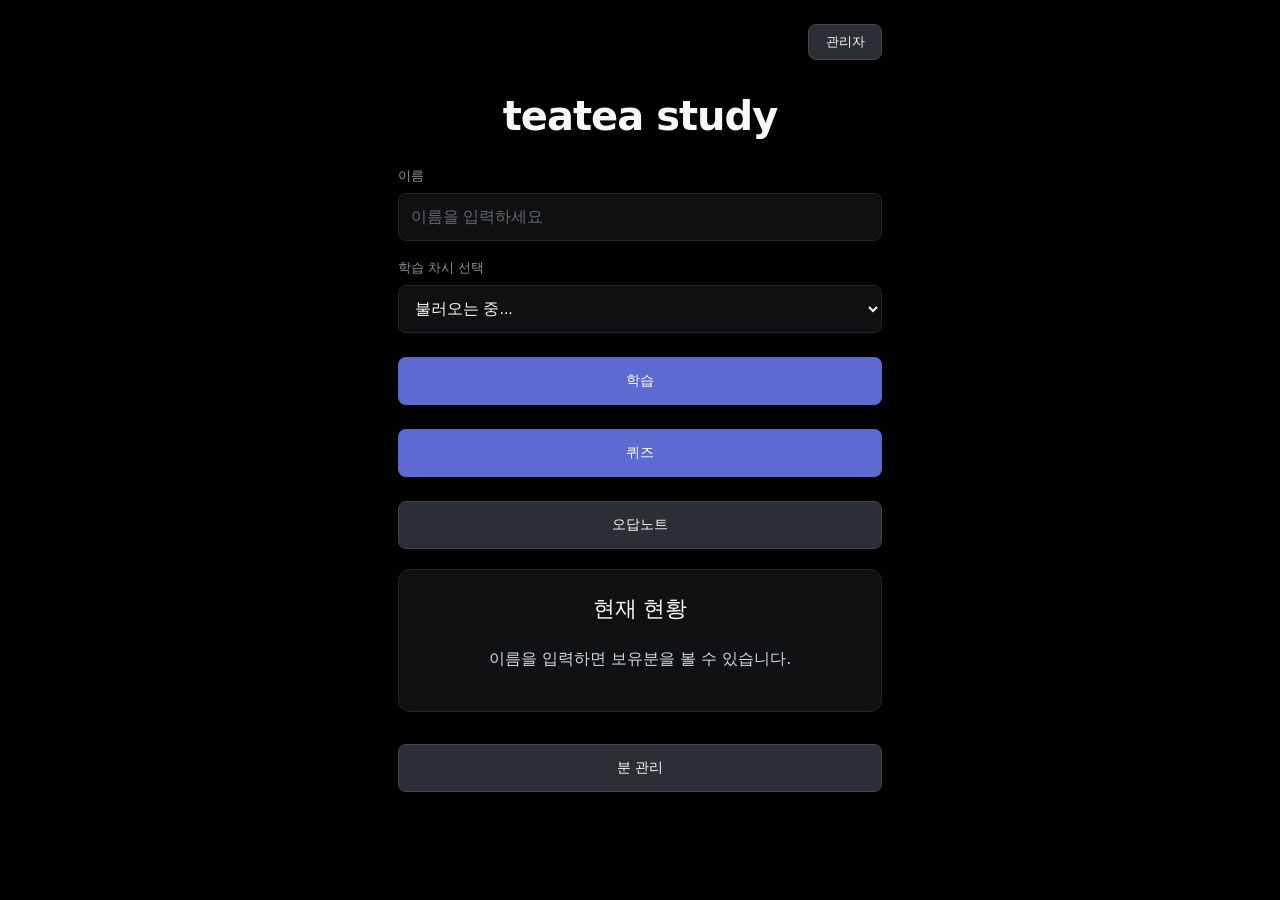
==== index.html @ e02ff5a5 "웹링크업데이트 ㅇ" ====
<!DOCTYPE html>
<html lang="ko">
<head>
  <meta charset="UTF-8">
  <meta name="robots" content="noindex,nofollow,noarchive">
  <meta name="googlebot" content="noindex,nofollow,noarchive,nosnippet,noimageindex">
  <meta name="bingbot" content="noindex,nofollow,noarchive,nosnippet">
  <title>teatea study</title>
  <script>
    window.GAS_WEB_APP_URL = 'https://script.google.com/macros/s/AKfycbz0FfK_yfS8Hhd1qSriKBTAhGFqr-MMLbTaEW8UwGm4WwmxvsIpxQgN7es-y29xzlMwkw/exec';
  </script>
  <script>
    fetch('Style.html')
      .then(function(response) {
        return response.text();
      })
      .then(function(styleHtml) {
        document.head.insertAdjacentHTML('beforeend', styleHtml);
      });
  </script>
</head>

<body>
  <main class="app">

    <section id="startScreen" class="screen active">
      <div class="start-admin-bar">
        <button id="adminMenuBtn" class="secondary admin-link-btn">관리자</button>
      </div>

      <h1>teatea study</h1>

      <label for="userNameInput">이름</label>
      <input id="userNameInput" type="text" placeholder="이름을 입력하세요">

      <label for="lessonSelect">학습 차시 선택</label>
      <select id="lessonSelect">
        <option>불러오는 중...</option>
      </select>

      <div class="menu-grid">
        <button id="studyBtn">학습</button>
        <button id="quizMenuBtn">퀴즈</button>
        <button id="wrongNoteBtn" class="secondary">오답노트</button>
      </div>

      <div class="summary-box">
        <h3>현재 현황</h3>
        <p id="minuteSummary">이름을 입력하면 보유분을 볼 수 있습니다.</p>
      </div>

      <button id="minuteMenuBtn" class="secondary">분 관리</button>
    </section>

    <section id="studyScreen" class="screen">
      <div class="top">
        <button id="studyHomeBtn" class="secondary">처음으로</button>
        <p id="studyProgress"></p>
      </div>

      <div class="card">
        <div id="studyWord" class="word"></div>
        <div id="studyMeaning" class="meaning"></div>
      </div>

      <button id="pauseBtn" class="secondary">일시정지</button>
      <button id="resumeBtn" class="hidden">다시 재생</button>
      <button id="studyQuizBtn">퀴즈</button>
    </section>

    <section id="quizSettingScreen" class="screen">
      <div class="top">
        <button id="quizSettingHomeBtn" class="secondary">처음으로</button>
      </div>

      <h1>퀴즈 선택</h1>
      <label>퀴즈 형태 선택</label>

      <div class="quiz-type-buttons">
        <button type="button" class="quiz-type-btn" data-type="sound-to-spelling">
          듣고 맞추기
        </button>

        <button type="button" class="quiz-type-btn" data-type="word-meaning-random">
          단어/뜻 맞추기
        </button>
        <button type="button" class="quiz-type-btn" data-type="missing-letter">
        빠진 철자 맞추기
        </button>

        <button type="button" class="quiz-type-btn" data-type="random">
          랜덤
        </button>
      </div>
    </section>

    <section id="quizScreen" class="screen">
      <div class="top">
        <div class="top-buttons">
          <button id="quizHomeBtn" class="secondary">처음으로</button>
<button id="backToQuizSettingBtn" class="secondary">퀴즈변경</button>
        </div>
        <p id="quizProgress"></p>
      </div>

      <div class="quiz-card">
        <div id="quizType" class="quiz-type"></div>
        <div id="quizQuestion" class="quiz-question"></div>

        <button id="replayBtn" class="sub-btn">소리 다시 듣기</button>

        <div id="resultBox" class="result"></div>
        <div id="choiceList" class="choice-list"></div>
      </div>
    </section>

    <section id="resultScreen" class="screen">
      <h1>퀴즈 완료</h1>

      <div class="summary-box">
        <p id="finalResultText"></p>
      </div>

      <button id="goWrongNoteBtn">오답노트 보기</button>
      <button id="resultQuizBtn">퀴즈응시</button>
      <button id="resultHomeBtn" class="secondary">처음으로</button>
    </section>

    <section id="wrongNoteScreen" class="screen">
      <div class="top">
        <button id="wrongHomeBtn" class="secondary">처음으로</button>
      </div>

      <h1>오답노트</h1>
      <div id="wrongList" class="summary-box"></div>
    </section>

    <section id="minuteScreen" class="screen">
      <div class="top">
        <button id="minuteHomeBtn" class="secondary">처음으로</button>
      </div>

      <h1>분 관리</h1>

      <div class="summary-box">
        <p id="minuteDetailText"></p>
      </div>

      <label for="useMinuteInput">사용할 분</label>
      <input id="useMinuteInput" type="number" min="1" placeholder="사용할 분 입력">

      <button id="useMinuteBtn">사용 신청</button>

      <div class="summary-box request-box">
        <h3>신청 내역</h3>
        <div class="request-header">
          <span>신청일자</span>
          <span>분</span>
          <span>승인여부</span>
        </div>
        <div id="minuteRequestList" class="request-list">
          최근 3일 신청 내역이 없습니다.
        </div>
      </div>
    </section>

    <section id="adminScreen" class="screen">
      <div class="top">
        <button id="adminHomeBtn" class="secondary">처음으로</button>
      </div>

      <h1>관리자 승인</h1>

      <label for="adminPasswordInput">관리자 비밀번호</label>
      <input id="adminPasswordInput" type="password" placeholder="비밀번호 입력">
      <button id="adminLoginBtn">신청 내역 불러오기</button>

      <div class="summary-box request-box">
        <h3>대기 신청</h3>
        <p id="adminStatusText">비밀번호를 입력해주세요.</p>
        <div id="adminRequestList" class="admin-request-list"></div>
      </div>
    </section>

  </main>

  <script>
    fetch('Script.html')
      .then(function(response) {
        return response.text();
      })
      .then(function(scriptHtml) {
        const code = scriptHtml
          .replace(/^\s*<script[^>]*>\s*/i, '')
          .replace(/\s*<\/script>\s*$/i, '');
        const script = document.createElement('script');
        script.textContent = code;
        document.body.appendChild(script);
      });
  </script>
</body>
</html>
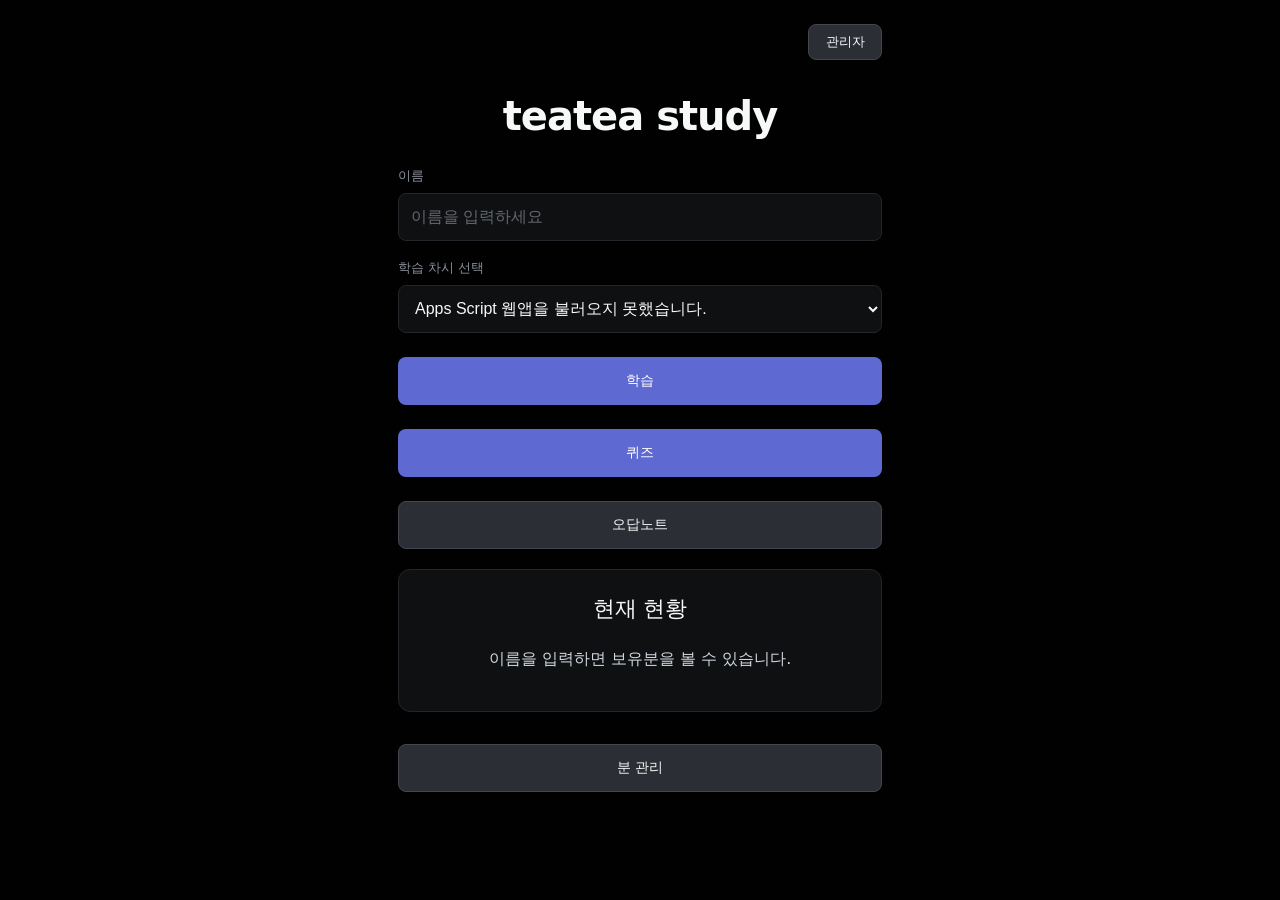
==== commit c1305282: "반응형" ====
--- a/index.html
+++ b/index.html
@@ -2,6 +2,7 @@
 <html lang="ko">
 <head>
   <meta charset="UTF-8">
+  <meta name="viewport" content="width=device-width, initial-scale=1">
   <meta name="robots" content="noindex,nofollow,noarchive">
   <meta name="googlebot" content="noindex,nofollow,noarchive,nosnippet,noimageindex">
   <meta name="bingbot" content="noindex,nofollow,noarchive,nosnippet">
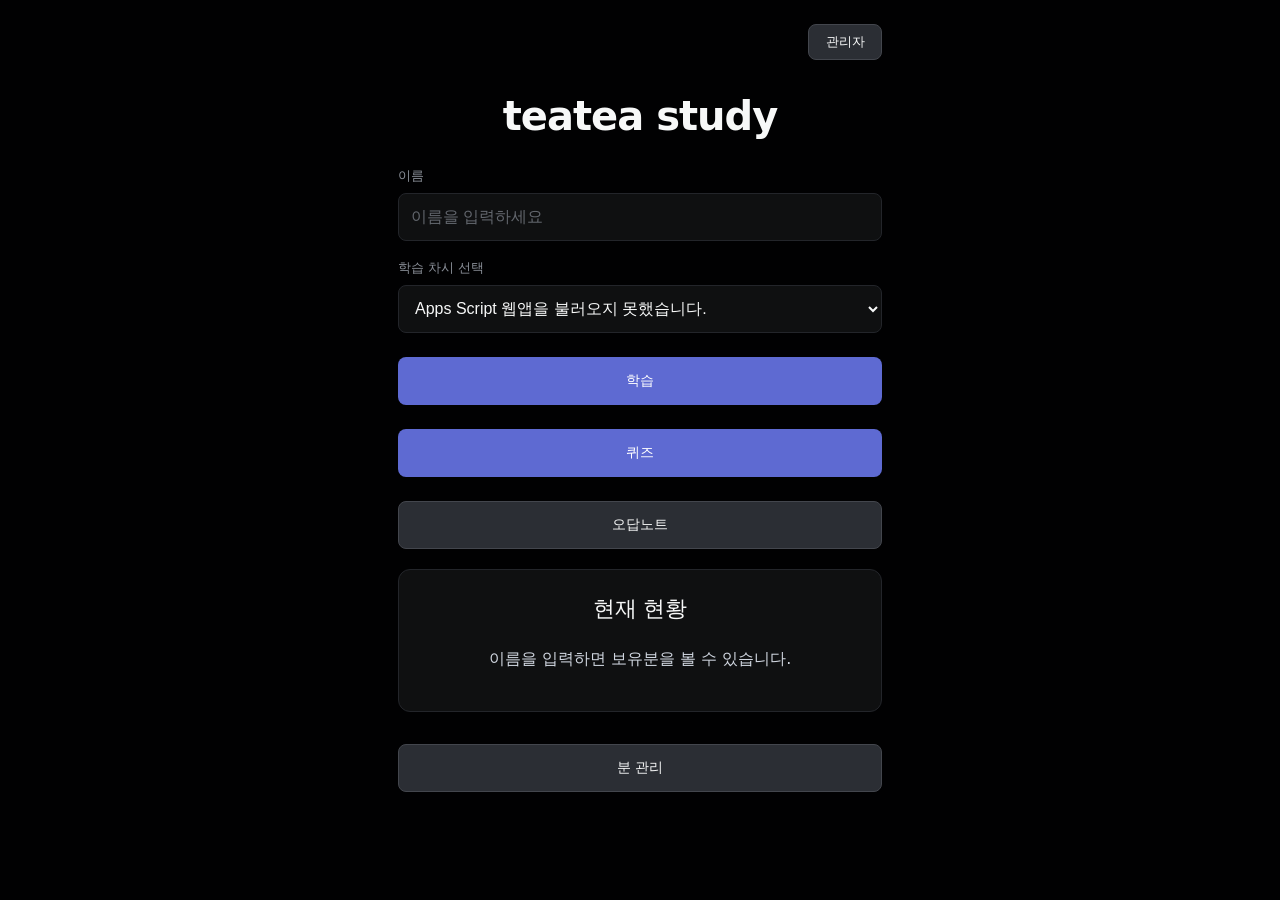
==== commit 95421fb4: "권한수정" ====
--- a/index.html
+++ b/index.html
@@ -8,7 +8,7 @@
   <meta name="bingbot" content="noindex,nofollow,noarchive,nosnippet">
   <title>teatea study</title>
   <script>
-    window.GAS_WEB_APP_URL = 'https://script.google.com/macros/s/AKfycbz0FfK_yfS8Hhd1qSriKBTAhGFqr-MMLbTaEW8UwGm4WwmxvsIpxQgN7es-y29xzlMwkw/exec';
+    window.GAS_WEB_APP_URL = 'https://script.google.com/macros/s/AKfycbyO7FCQtB-Y_tmssRzRNHjBdbWFc6-SgBSnVQJt1g8t5MWJRKPbAZyv8o4-7yrJ68nOnQ/exec';
   </script>
   <script>
     fetch('Style.html')
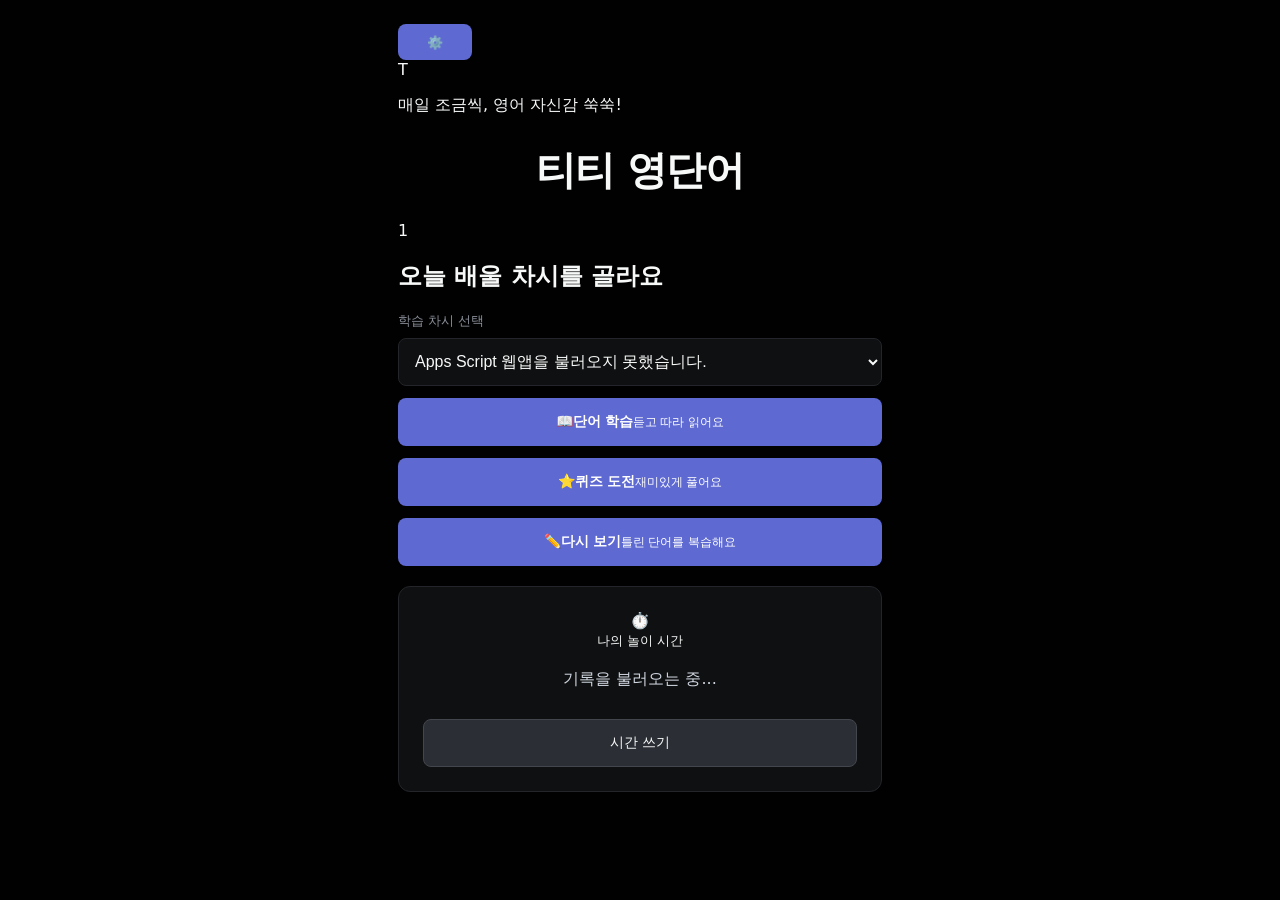
==== commit 2dcca04f: "Refactor index.html for improved layout and functionalityd Updated HTML structure and content for th" ====
--- a/index.html
+++ b/index.html
@@ -2,202 +2,81 @@
 <html lang="ko">
 <head>
   <meta charset="UTF-8">
-  <meta name="viewport" content="width=device-width, initial-scale=1">
+  <meta name="viewport" content="width=device-width, initial-scale=1, viewport-fit=cover">
+  <meta name="theme-color" content="#fff8e8">
   <meta name="robots" content="noindex,nofollow,noarchive">
-  <meta name="googlebot" content="noindex,nofollow,noarchive,nosnippet,noimageindex">
-  <meta name="bingbot" content="noindex,nofollow,noarchive,nosnippet">
-  <title>teatea study</title>
+  <title>티티 영단어</title>
   <script>
-    window.GAS_WEB_APP_URL = 'https://script.google.com/macros/s/AKfycbyO7FCQtB-Y_tmssRzRNHjBdbWFc6-SgBSnVQJt1g8t5MWJRKPbAZyv8o4-7yrJ68nOnQ/exec';
+    window.GAS_WEB_APP_URL = 'https://script.google.com/macros/s/AKfycbzC0seunie9sLC8zDFcFfRmChK1rgn0-9U3vpL1Tb8WvWVV-MXzkv2tqFMV3OAD5M92oQ/exec';
+    window.SINGLE_USER_NAME = '태태';
   </script>
-  <script>
-    fetch('Style.html')
-      .then(function(response) {
-        return response.text();
-      })
-      .then(function(styleHtml) {
-        document.head.insertAdjacentHTML('beforeend', styleHtml);
-      });
-  </script>
+  <link rel="preconnect" href="https://fonts.googleapis.com">
+  <link rel="preconnect" href="https://fonts.gstatic.com" crossorigin>
+  <link href="https://fonts.googleapis.com/css2?family=Jua&family=Noto+Sans+KR:wght@500;700;800&display=swap" rel="stylesheet">
+  <script>fetch('Style.html').then(r=>r.text()).then(html=>document.head.insertAdjacentHTML('beforeend',html));</script>
 </head>
-
 <body>
   <main class="app">
+    <section id="startScreen" class="screen active">
+      <header class="hero">
+        <button id="adminMenuBtn" class="icon-btn admin-link-btn" aria-label="관리자 화면">⚙️</button>
+        <div class="mascot" aria-hidden="true">T</div>
+        <div><p class="eyebrow">매일 조금씩, 영어 자신감 쑥쑥!</p><h1>티티 영단어</h1></div>
+      </header>
 
-    <section id="startScreen" class="screen active">
-      <div class="start-admin-bar">
-        <button id="adminMenuBtn" class="secondary admin-link-btn">관리자</button>
+      <input id="userNameInput" type="hidden" value="태태">
+      <section class="panel lesson-panel">
+        <div class="step-badge">1</div>
+        <div class="panel-title-wrap"><h2>오늘 배울 차시를 골라요</h2></div>
+        <label class="sr-only" for="lessonSelect">학습 차시 선택</label>
+        <select id="lessonSelect"><option>불러오는 중...</option></select>
+        <button id="lessonRetryBtn" class="text-btn hidden" type="button">↻ 다시 불러오기</button>
+      </section>
+
+      <div class="action-grid" aria-label="학습 메뉴">
+        <button id="studyBtn" class="action-card study-action"><span class="action-icon">📖</span><span><strong>단어 학습</strong><small>듣고 따라 읽어요</small></span></button>
+        <button id="quizMenuBtn" class="action-card quiz-action"><span class="action-icon">⭐</span><span><strong>퀴즈 도전</strong><small>재미있게 풀어요</small></span></button>
+        <button id="wrongNoteBtn" class="action-card note-action"><span class="action-icon">✏️</span><span><strong>다시 보기</strong><small>틀린 단어를 복습해요</small></span></button>
       </div>
 
-      <h1>teatea study</h1>
-
-      <label for="userNameInput">이름</label>
-      <input id="userNameInput" type="text" placeholder="이름을 입력하세요">
-
-      <label for="lessonSelect">학습 차시 선택</label>
-      <select id="lessonSelect">
-        <option>불러오는 중...</option>
-      </select>
-
-      <div class="menu-grid">
-        <button id="studyBtn">학습</button>
-        <button id="quizMenuBtn">퀴즈</button>
-        <button id="wrongNoteBtn" class="secondary">오답노트</button>
+      <div class="summary-box home-summary">
+        <div><span class="summary-icon">⏱️</span><div><small>나의 놀이 시간</small><p id="minuteSummary">기록을 불러오는 중...</p></div></div>
+        <button id="minuteMenuBtn" class="compact-btn secondary">시간 쓰기</button>
       </div>
-
-      <div class="summary-box">
-        <h3>현재 현황</h3>
-        <p id="minuteSummary">이름을 입력하면 보유분을 볼 수 있습니다.</p>
-      </div>
-
-      <button id="minuteMenuBtn" class="secondary">분 관리</button>
     </section>
 
     <section id="studyScreen" class="screen">
-      <div class="top">
-        <button id="studyHomeBtn" class="secondary">처음으로</button>
-        <p id="studyProgress"></p>
-      </div>
-
-      <div class="card">
-        <div id="studyWord" class="word"></div>
-        <div id="studyMeaning" class="meaning"></div>
-      </div>
-
-      <button id="pauseBtn" class="secondary">일시정지</button>
-      <button id="resumeBtn" class="hidden">다시 재생</button>
-      <button id="studyQuizBtn">퀴즈</button>
+      <div class="top"><button id="studyHomeBtn" class="back-btn">← 홈</button><p id="studyProgress" class="progress-pill"></p></div>
+      <p class="study-label">소리 내어 따라 읽어 봐요</p>
+      <div class="card study-card"><button id="studySpeakBtn" class="speaker-btn" aria-label="단어 다시 듣기">🔊</button><div id="studyWord" class="word"></div><div id="studyMeaning" class="meaning"></div></div>
+      <div class="button-row"><button id="pauseBtn" class="secondary">⏸ 잠깐 멈춤</button><button id="resumeBtn" class="hidden">▶ 계속하기</button><button id="studyQuizBtn">퀴즈 풀기 ⭐</button></div>
     </section>
 
     <section id="quizSettingScreen" class="screen">
-      <div class="top">
-        <button id="quizSettingHomeBtn" class="secondary">처음으로</button>
-      </div>
-
-      <h1>퀴즈 선택</h1>
-      <label>퀴즈 형태 선택</label>
-
+      <div class="top"><button id="quizSettingHomeBtn" class="back-btn">← 홈</button></div>
+      <div class="section-heading"><span>⭐</span><h1>어떤 퀴즈를 풀까?</h1><p>누르면 바로 시작해요!</p></div>
       <div class="quiz-type-buttons">
-        <button type="button" class="quiz-type-btn" data-type="sound-to-spelling">
-          듣고 맞추기
-        </button>
-
-        <button type="button" class="quiz-type-btn" data-type="word-meaning-random">
-          단어/뜻 맞추기
-        </button>
-        <button type="button" class="quiz-type-btn" data-type="missing-letter">
-        빠진 철자 맞추기
-        </button>
-
-        <button type="button" class="quiz-type-btn" data-type="random">
-          랜덤
-        </button>
+        <button type="button" class="quiz-type-btn" data-type="sound-to-spelling"><span>🔊</span><strong>듣고 맞히기</strong><small>소리를 듣고 단어 찾기</small></button>
+        <button type="button" class="quiz-type-btn" data-type="word-meaning-random"><span>🔤</span><strong>단어·뜻 맞히기</strong><small>단어와 뜻을 연결하기</small></button>
+        <button type="button" class="quiz-type-btn" data-type="missing-letter"><span>🧩</span><strong>빠진 글자 찾기</strong><small>빈칸에 알맞은 글자 찾기</small></button>
+        <button type="button" class="quiz-type-btn random-type" data-type="random"><span>🎲</span><strong>골고루 풀기</strong><small>여러 퀴즈가 섞여 나와요</small></button>
       </div>
     </section>
 
     <section id="quizScreen" class="screen">
-      <div class="top">
-        <div class="top-buttons">
-          <button id="quizHomeBtn" class="secondary">처음으로</button>
-<button id="backToQuizSettingBtn" class="secondary">퀴즈변경</button>
-        </div>
-        <p id="quizProgress"></p>
-      </div>
-
-      <div class="quiz-card">
-        <div id="quizType" class="quiz-type"></div>
-        <div id="quizQuestion" class="quiz-question"></div>
-
-        <button id="replayBtn" class="sub-btn">소리 다시 듣기</button>
-
-        <div id="resultBox" class="result"></div>
-        <div id="choiceList" class="choice-list"></div>
-      </div>
+      <div class="top"><div class="top-buttons"><button id="quizHomeBtn" class="back-btn">← 홈</button><button id="backToQuizSettingBtn" class="secondary mini-btn">퀴즈 바꾸기</button></div><p id="quizProgress" class="progress-pill"></p></div>
+      <div class="quiz-card"><div id="quizType" class="quiz-type"></div><div id="quizQuestion" class="quiz-question"></div><button id="replayBtn" class="speaker-wide">🔊 다시 듣기</button><div id="resultBox" class="result" aria-live="assertive"></div><div id="choiceList" class="choice-list"></div></div>
     </section>
 
-    <section id="resultScreen" class="screen">
-      <h1>퀴즈 완료</h1>
+    <section id="resultScreen" class="screen result-screen"><div class="celebration">🎉</div><h1>퀴즈 끝!</h1><div class="summary-box"><p id="finalResultText"></p></div><button id="goWrongNoteBtn">틀린 단어 다시 보기</button><button id="resultQuizBtn" class="secondary">한 번 더 도전</button><button id="resultHomeBtn" class="text-btn">홈으로</button></section>
 
-      <div class="summary-box">
-        <p id="finalResultText"></p>
-      </div>
+    <section id="wrongNoteScreen" class="screen"><div class="top"><button id="wrongHomeBtn" class="back-btn">← 홈</button></div><div class="section-heading"><span>✏️</span><h1>다시 보기</h1><p>천천히 다시 익혀 봐요.</p></div><div id="wrongList" class="wrong-list"></div></section>
 
-      <button id="goWrongNoteBtn">오답노트 보기</button>
-      <button id="resultQuizBtn">퀴즈응시</button>
-      <button id="resultHomeBtn" class="secondary">처음으로</button>
-    </section>
+    <section id="minuteScreen" class="screen"><div class="top"><button id="minuteHomeBtn" class="back-btn">← 홈</button></div><div class="section-heading"><span>⏱️</span><h1>놀이 시간 쓰기</h1></div><div class="summary-box"><p id="minuteDetailText"></p></div><div class="panel"><label for="useMinuteInput">몇 분을 쓸까요?</label><div class="input-row"><input id="useMinuteInput" type="number" min="1" inputmode="numeric" placeholder="예: 10"><button id="useMinuteBtn" class="compact-btn">신청</button></div></div><div class="summary-box request-box"><h2>최근 신청</h2><div class="request-header"><span>날짜</span><span>시간</span><span>상태</span></div><div id="minuteRequestList" class="request-list">최근 신청이 없어요.</div></div></section>
 
-    <section id="wrongNoteScreen" class="screen">
-      <div class="top">
-        <button id="wrongHomeBtn" class="secondary">처음으로</button>
-      </div>
-
-      <h1>오답노트</h1>
-      <div id="wrongList" class="summary-box"></div>
-    </section>
-
-    <section id="minuteScreen" class="screen">
-      <div class="top">
-        <button id="minuteHomeBtn" class="secondary">처음으로</button>
-      </div>
-
-      <h1>분 관리</h1>
-
-      <div class="summary-box">
-        <p id="minuteDetailText"></p>
-      </div>
-
-      <label for="useMinuteInput">사용할 분</label>
-      <input id="useMinuteInput" type="number" min="1" placeholder="사용할 분 입력">
-
-      <button id="useMinuteBtn">사용 신청</button>
-
-      <div class="summary-box request-box">
-        <h3>신청 내역</h3>
-        <div class="request-header">
-          <span>신청일자</span>
-          <span>분</span>
-          <span>승인여부</span>
-        </div>
-        <div id="minuteRequestList" class="request-list">
-          최근 3일 신청 내역이 없습니다.
-        </div>
-      </div>
-    </section>
-
-    <section id="adminScreen" class="screen">
-      <div class="top">
-        <button id="adminHomeBtn" class="secondary">처음으로</button>
-      </div>
-
-      <h1>관리자 승인</h1>
-
-      <label for="adminPasswordInput">관리자 비밀번호</label>
-      <input id="adminPasswordInput" type="password" placeholder="비밀번호 입력">
-      <button id="adminLoginBtn">신청 내역 불러오기</button>
-
-      <div class="summary-box request-box">
-        <h3>대기 신청</h3>
-        <p id="adminStatusText">비밀번호를 입력해주세요.</p>
-        <div id="adminRequestList" class="admin-request-list"></div>
-      </div>
-    </section>
-
+    <section id="adminScreen" class="screen"><div class="top"><button id="adminHomeBtn" class="back-btn">← 홈</button></div><div class="section-heading"><span>🔐</span><h1>관리자</h1></div><div class="panel"><label for="adminPasswordInput">관리자 비밀번호</label><input id="adminPasswordInput" type="password" placeholder="비밀번호 입력"><button id="adminLoginBtn">신청 내역 불러오기</button></div><div class="summary-box request-box"><h2>대기 신청</h2><p id="adminStatusText">비밀번호를 입력해 주세요.</p><div id="adminRequestList" class="admin-request-list"></div></div></section>
   </main>
-
-  <script>
-    fetch('Script.html')
-      .then(function(response) {
-        return response.text();
-      })
-      .then(function(scriptHtml) {
-        const code = scriptHtml
-          .replace(/^\s*<script[^>]*>\s*/i, '')
-          .replace(/\s*<\/script>\s*$/i, '');
-        const script = document.createElement('script');
-        script.textContent = code;
-        document.body.appendChild(script);
-      });
-  </script>
+  <div id="toast" class="toast" role="status" aria-live="polite"></div>
+  <script>fetch('Script.html').then(r=>r.text()).then(html=>{const s=document.createElement('script');s.textContent=html.replace(/^\s*<script[^>]*>\s*/i,'').replace(/\s*<\/script>\s*$/i,'');document.body.appendChild(s);});</script>
 </body>
 </html>
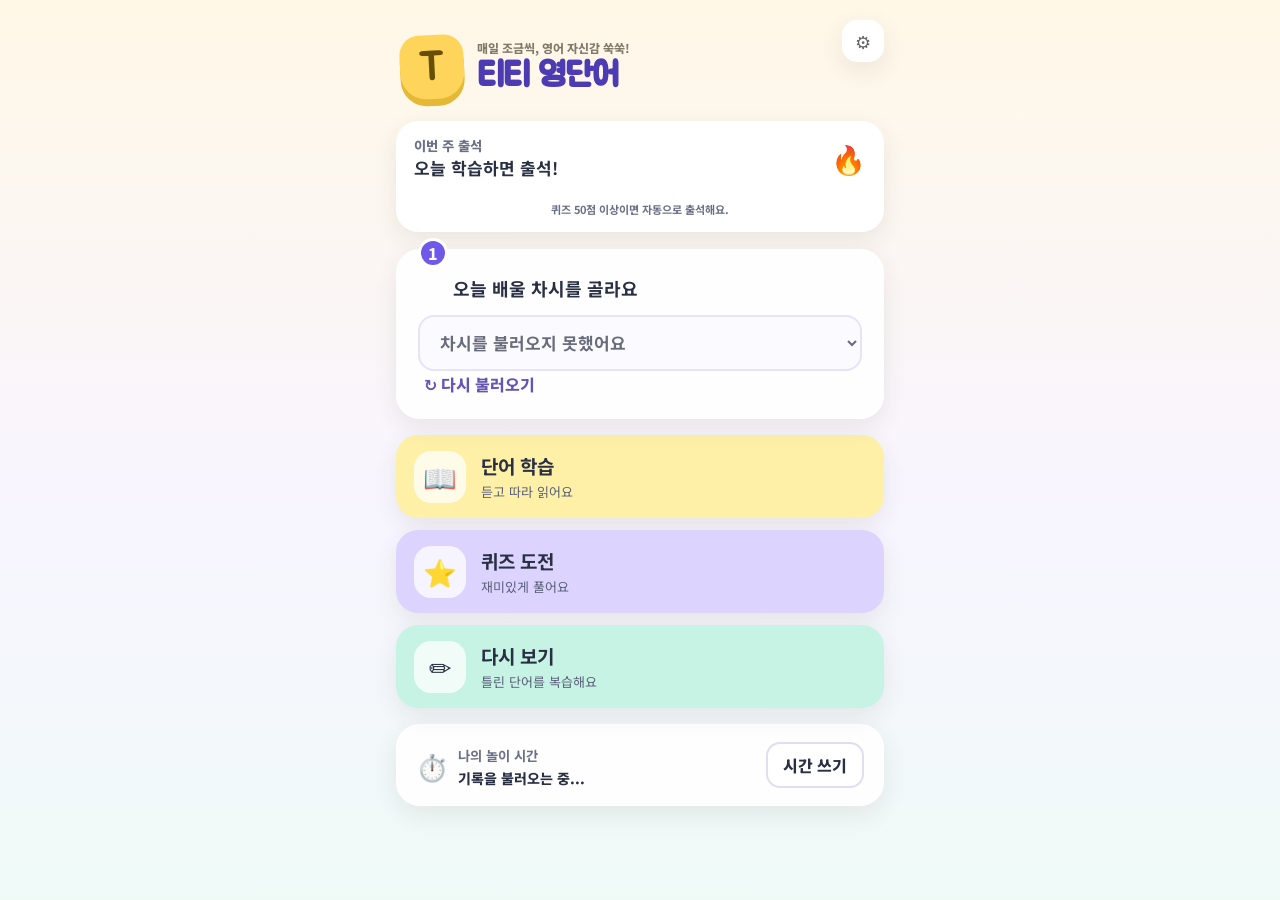
==== commit 41272af6: "Modify index.html to include study plan card Updated the HTML structure and added a study plan card." ====
--- a/index.html
+++ b/index.html
@@ -7,7 +7,7 @@
   <meta name="robots" content="noindex,nofollow,noarchive">
   <title>티티 영단어</title>
   <script>
-    window.GAS_WEB_APP_URL = 'https://script.google.com/macros/s/AKfycbzC0seunie9sLC8zDFcFfRmChK1rgn0-9U3vpL1Tb8WvWVV-MXzkv2tqFMV3OAD5M92oQ/exec';
+    window.GAS_WEB_APP_URL = 'https://script.google.com/macros/s/AKfycbyKrpWwOYPu2XBMud-PZ4wFniVbHH-Yx5H_-vVFQrXmRqNlQW7S_fTGcHSinKjnrjkQxA/exec';
     window.SINGLE_USER_NAME = '태태';
   </script>
   <link rel="preconnect" href="https://fonts.googleapis.com">
@@ -25,11 +25,24 @@
       </header>
 
       <input id="userNameInput" type="hidden" value="태태">
+      <section id="studyPlanCard" class="plan-card hidden">
+        <div class="plan-top"><span>🎯 이번 시험 준비</span><strong id="planDaysLeft"></strong></div>
+        <h2 id="planName"></h2><p id="planLessons"></p>
+        <div class="goal-row"><span>오늘의 목표</span><strong id="dailyGoalText"></strong></div>
+        <div class="progress-track"><span id="dailyGoalBar"></span></div>
+        <p id="masteryText" class="plan-caption"></p>
+      </section>
+      <section class="attendance-card">
+        <div class="attendance-head"><div><small>이번 주 출석</small><strong id="streakText">오늘 학습하면 출석!</strong></div><span>🔥</span></div>
+        <div id="weeklyAttendance" class="weekly-attendance"></div>
+        <p id="attendanceHint">퀴즈 50점 이상이면 자동으로 출석해요.</p>
+      </section>
       <section class="panel lesson-panel">
         <div class="step-badge">1</div>
         <div class="panel-title-wrap"><h2>오늘 배울 차시를 골라요</h2></div>
         <label class="sr-only" for="lessonSelect">학습 차시 선택</label>
         <select id="lessonSelect"><option>불러오는 중...</option></select>
+        <p id="activePlanLabel" class="plan-caption hidden"></p>
         <button id="lessonRetryBtn" class="text-btn hidden" type="button">↻ 다시 불러오기</button>
       </section>
 
@@ -59,6 +72,7 @@
         <button type="button" class="quiz-type-btn" data-type="sound-to-spelling"><span>🔊</span><strong>듣고 맞히기</strong><small>소리를 듣고 단어 찾기</small></button>
         <button type="button" class="quiz-type-btn" data-type="word-meaning-random"><span>🔤</span><strong>단어·뜻 맞히기</strong><small>단어와 뜻을 연결하기</small></button>
         <button type="button" class="quiz-type-btn" data-type="missing-letter"><span>🧩</span><strong>빠진 글자 찾기</strong><small>빈칸에 알맞은 글자 찾기</small></button>
+        <button type="button" class="quiz-type-btn" data-type="word-block"><span>🔠</span><strong>글자 블록 맞추기</strong><small>글자를 눌러 단어 완성하기</small></button>
         <button type="button" class="quiz-type-btn random-type" data-type="random"><span>🎲</span><strong>골고루 풀기</strong><small>여러 퀴즈가 섞여 나와요</small></button>
       </div>
     </section>
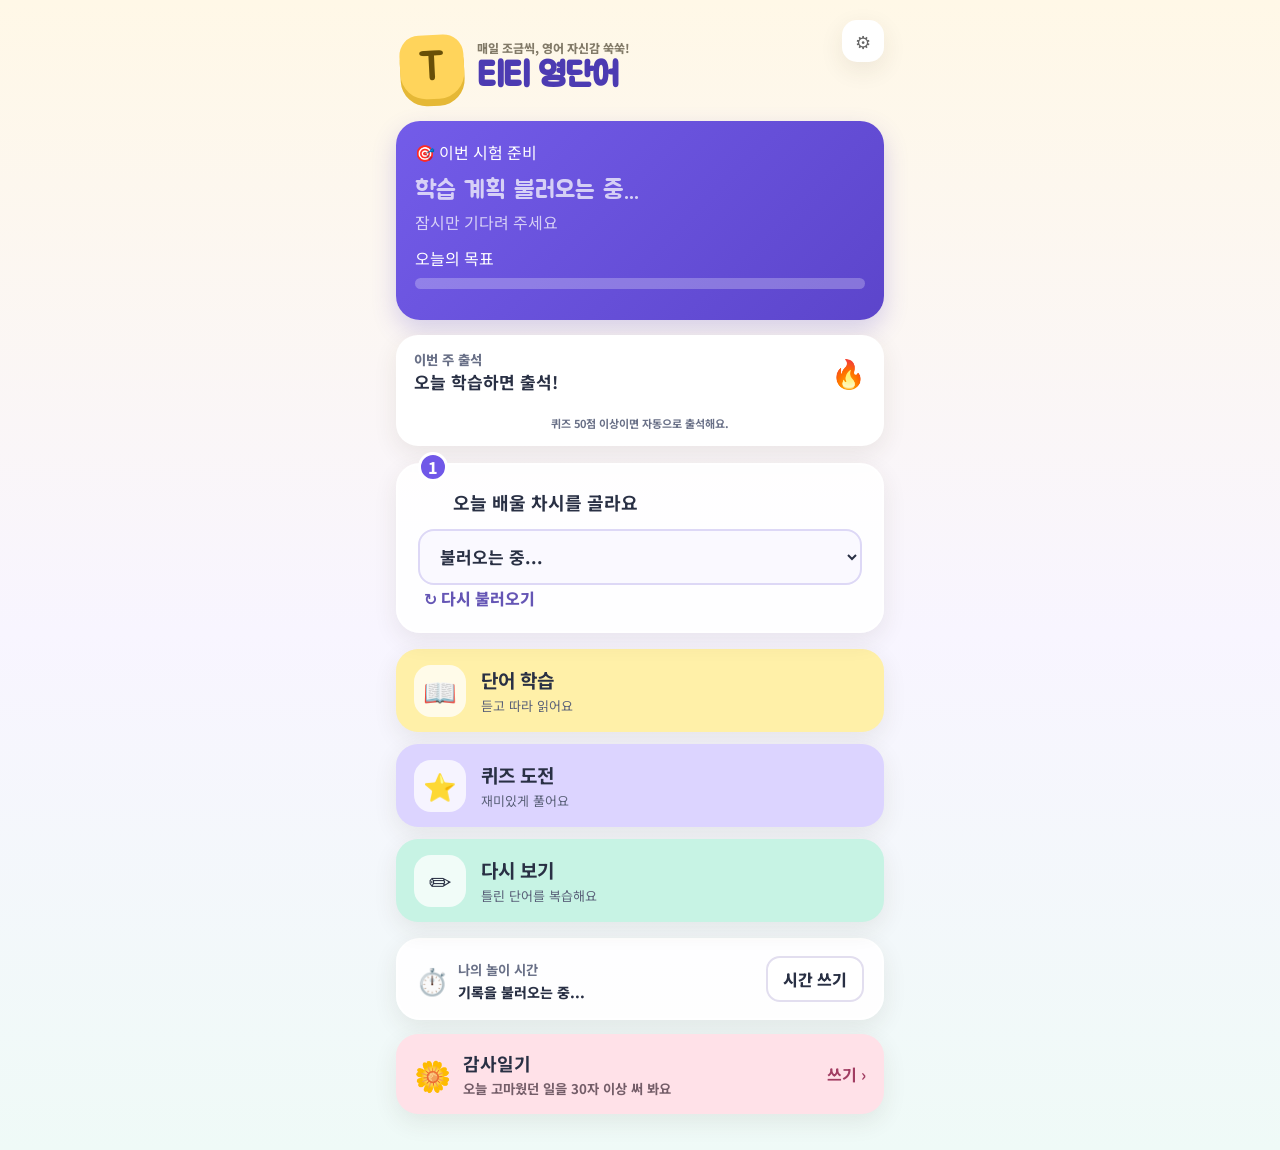
==== commit 19994b95: "감사일기 추가" ====
--- a/index.html
+++ b/index.html
@@ -5,17 +5,18 @@
   <meta name="viewport" content="width=device-width, initial-scale=1, viewport-fit=cover">
   <meta name="theme-color" content="#fff8e8">
   <meta name="robots" content="noindex,nofollow,noarchive">
-  <title>티티 영단어</title>
+  <title>태태스터디 · 영어</title>
   <script>
-    window.GAS_WEB_APP_URL = 'https://script.google.com/macros/s/AKfycbyKrpWwOYPu2XBMud-PZ4wFniVbHH-Yx5H_-vVFQrXmRqNlQW7S_fTGcHSinKjnrjkQxA/exec';
+    window.GAS_WEB_APP_URL = 'https://script.google.com/macros/s/AKfycbynlW2C0qcAN74YNXW113TU3z415gzNO4YXhbxhPm7PQWuyeG-_G_LMm_woEHS_iMPfog/exec';
     window.SINGLE_USER_NAME = '태태';
   </script>
   <link rel="preconnect" href="https://fonts.googleapis.com">
   <link rel="preconnect" href="https://fonts.gstatic.com" crossorigin>
   <link href="https://fonts.googleapis.com/css2?family=Jua&family=Noto+Sans+KR:wght@500;700;800&display=swap" rel="stylesheet">
-  <script>fetch('Style.html').then(r=>r.text()).then(html=>document.head.insertAdjacentHTML('beforeend',html));</script>
+  <script>fetch('Style.html?v=20261109-2').then(r=>r.text()).then(html=>document.head.insertAdjacentHTML('beforeend',html));</script>
 </head>
 <body>
+  <div id="testModeBanner" class="test-mode-banner hidden">🧪 관리자 테스트 모드 · 기록과 분 적립 없음</div>
   <main class="app">
     <section id="startScreen" class="screen active">
       <header class="hero">
@@ -25,9 +26,9 @@
       </header>
 
       <input id="userNameInput" type="hidden" value="태태">
-      <section id="studyPlanCard" class="plan-card hidden">
+      <section id="studyPlanCard" class="plan-card loading-card">
         <div class="plan-top"><span>🎯 이번 시험 준비</span><strong id="planDaysLeft"></strong></div>
-        <h2 id="planName"></h2><p id="planLessons"></p>
+        <h2 id="planName">학습 계획 불러오는 중...</h2><p id="planLessons">잠시만 기다려 주세요</p>
         <div class="goal-row"><span>오늘의 목표</span><strong id="dailyGoalText"></strong></div>
         <div class="progress-track"><span id="dailyGoalBar"></span></div>
         <p id="masteryText" class="plan-caption"></p>
@@ -56,6 +57,7 @@
         <div><span class="summary-icon">⏱️</span><div><small>나의 놀이 시간</small><p id="minuteSummary">기록을 불러오는 중...</p></div></div>
         <button id="minuteMenuBtn" class="compact-btn secondary">시간 쓰기</button>
       </div>
+      <a class="diary-entry-card" href="diary.html"><span>🌼</span><span><strong>감사일기</strong><small>오늘 고마웠던 일을 30자 이상 써 봐요</small></span><b>쓰기 ›</b></a>
     </section>
 
     <section id="studyScreen" class="screen">
@@ -68,6 +70,7 @@
     <section id="quizSettingScreen" class="screen">
       <div class="top"><button id="quizSettingHomeBtn" class="back-btn">← 홈</button></div>
       <div class="section-heading"><span>⭐</span><h1>어떤 퀴즈를 풀까?</h1><p>누르면 바로 시작해요!</p></div>
+      <div class="reward-rule"><strong>⏱️ 퀴즈 적립</strong><p>90점 이상 3분 · 70점 이상 2분 · 50점 이상 1분<br>퀴즈 형태별 첫 응시는 적립되고, 재도전은 최고 점수가 오를 때 추가 적립돼요.</p></div>
       <div class="quiz-type-buttons">
         <button type="button" class="quiz-type-btn" data-type="sound-to-spelling"><span>🔊</span><strong>듣고 맞히기</strong><small>소리를 듣고 단어 찾기</small></button>
         <button type="button" class="quiz-type-btn" data-type="word-meaning-random"><span>🔤</span><strong>단어·뜻 맞히기</strong><small>단어와 뜻을 연결하기</small></button>
@@ -91,6 +94,6 @@
     <section id="adminScreen" class="screen"><div class="top"><button id="adminHomeBtn" class="back-btn">← 홈</button></div><div class="section-heading"><span>🔐</span><h1>관리자</h1></div><div class="panel"><label for="adminPasswordInput">관리자 비밀번호</label><input id="adminPasswordInput" type="password" placeholder="비밀번호 입력"><button id="adminLoginBtn">신청 내역 불러오기</button></div><div class="summary-box request-box"><h2>대기 신청</h2><p id="adminStatusText">비밀번호를 입력해 주세요.</p><div id="adminRequestList" class="admin-request-list"></div></div></section>
   </main>
   <div id="toast" class="toast" role="status" aria-live="polite"></div>
-  <script>fetch('Script.html').then(r=>r.text()).then(html=>{const s=document.createElement('script');s.textContent=html.replace(/^\s*<script[^>]*>\s*/i,'').replace(/\s*<\/script>\s*$/i,'');document.body.appendChild(s);});</script>
+  <script>fetch('Script.html?v=20261109-2').then(r=>r.text()).then(html=>{const s=document.createElement('script');s.textContent=html.replace(/^\s*<script[^>]*>\s*/i,'').replace(/\s*<\/script>\s*$/i,'');document.body.appendChild(s);});</script>
 </body>
 </html>
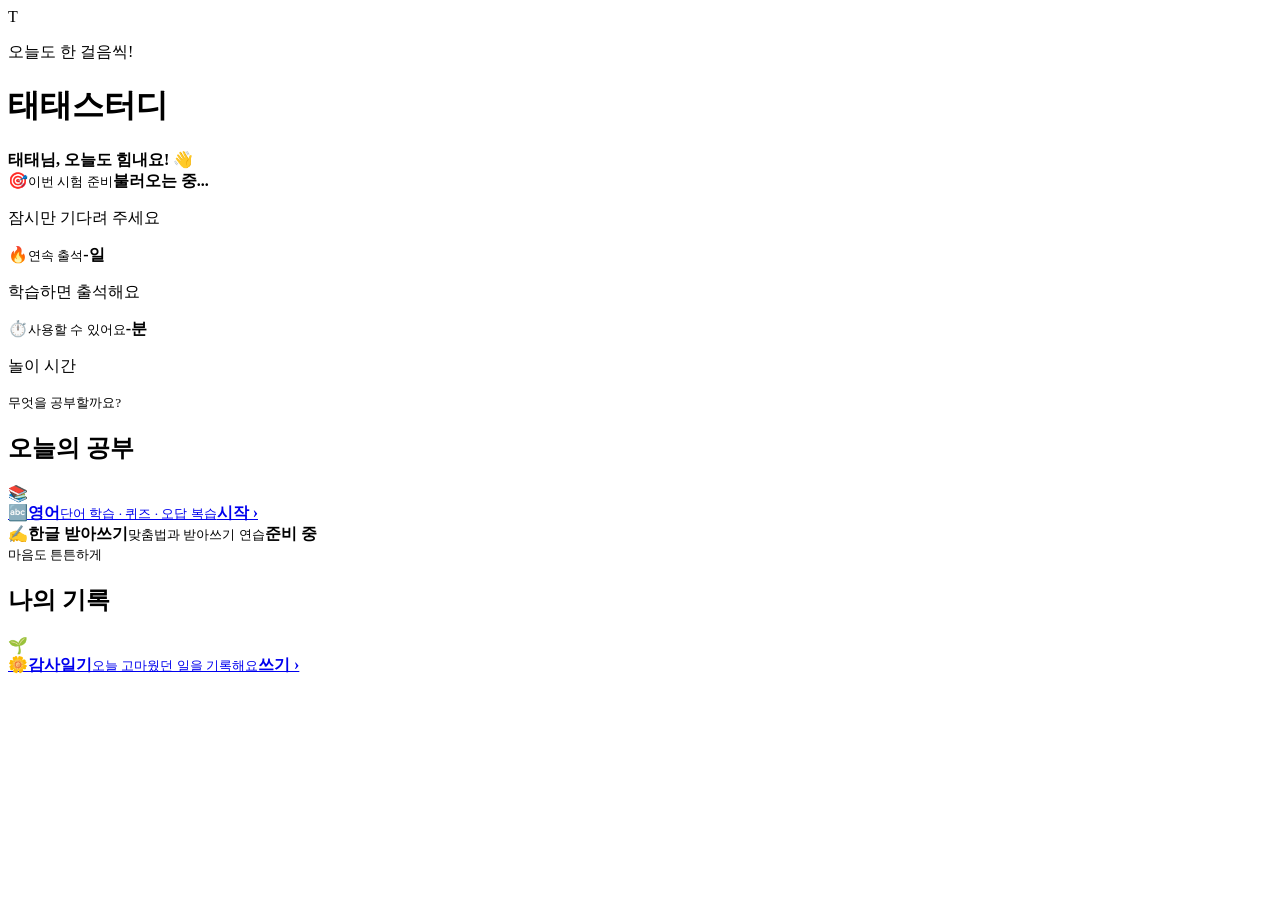
==== commit da2905eb: "대쉬보드 업데이트" ====
--- a/index.html
+++ b/index.html
@@ -1,99 +1,8 @@
-<!DOCTYPE html>
-<html lang="ko">
-<head>
-  <meta charset="UTF-8">
-  <meta name="viewport" content="width=device-width, initial-scale=1, viewport-fit=cover">
-  <meta name="theme-color" content="#fff8e8">
-  <meta name="robots" content="noindex,nofollow,noarchive">
-  <title>태태스터디 · 영어</title>
-  <script>
-    window.GAS_WEB_APP_URL = 'https://script.google.com/macros/s/AKfycbynlW2C0qcAN74YNXW113TU3z415gzNO4YXhbxhPm7PQWuyeG-_G_LMm_woEHS_iMPfog/exec';
-    window.SINGLE_USER_NAME = '태태';
-  </script>
-  <link rel="preconnect" href="https://fonts.googleapis.com">
-  <link rel="preconnect" href="https://fonts.gstatic.com" crossorigin>
-  <link href="https://fonts.googleapis.com/css2?family=Jua&family=Noto+Sans+KR:wght@500;700;800&display=swap" rel="stylesheet">
-  <script>fetch('Style.html?v=20261109-2').then(r=>r.text()).then(html=>document.head.insertAdjacentHTML('beforeend',html));</script>
-</head>
-<body>
-  <div id="testModeBanner" class="test-mode-banner hidden">🧪 관리자 테스트 모드 · 기록과 분 적립 없음</div>
-  <main class="app">
-    <section id="startScreen" class="screen active">
-      <header class="hero">
-        <button id="adminMenuBtn" class="icon-btn admin-link-btn" aria-label="관리자 화면">⚙️</button>
-        <div class="mascot" aria-hidden="true">T</div>
-        <div><p class="eyebrow">매일 조금씩, 영어 자신감 쑥쑥!</p><h1>티티 영단어</h1></div>
-      </header>
-
-      <input id="userNameInput" type="hidden" value="태태">
-      <section id="studyPlanCard" class="plan-card loading-card">
-        <div class="plan-top"><span>🎯 이번 시험 준비</span><strong id="planDaysLeft"></strong></div>
-        <h2 id="planName">학습 계획 불러오는 중...</h2><p id="planLessons">잠시만 기다려 주세요</p>
-        <div class="goal-row"><span>오늘의 목표</span><strong id="dailyGoalText"></strong></div>
-        <div class="progress-track"><span id="dailyGoalBar"></span></div>
-        <p id="masteryText" class="plan-caption"></p>
-      </section>
-      <section class="attendance-card">
-        <div class="attendance-head"><div><small>이번 주 출석</small><strong id="streakText">오늘 학습하면 출석!</strong></div><span>🔥</span></div>
-        <div id="weeklyAttendance" class="weekly-attendance"></div>
-        <p id="attendanceHint">퀴즈 50점 이상이면 자동으로 출석해요.</p>
-      </section>
-      <section class="panel lesson-panel">
-        <div class="step-badge">1</div>
-        <div class="panel-title-wrap"><h2>오늘 배울 차시를 골라요</h2></div>
-        <label class="sr-only" for="lessonSelect">학습 차시 선택</label>
-        <select id="lessonSelect"><option>불러오는 중...</option></select>
-        <p id="activePlanLabel" class="plan-caption hidden"></p>
-        <button id="lessonRetryBtn" class="text-btn hidden" type="button">↻ 다시 불러오기</button>
-      </section>
-
-      <div class="action-grid" aria-label="학습 메뉴">
-        <button id="studyBtn" class="action-card study-action"><span class="action-icon">📖</span><span><strong>단어 학습</strong><small>듣고 따라 읽어요</small></span></button>
-        <button id="quizMenuBtn" class="action-card quiz-action"><span class="action-icon">⭐</span><span><strong>퀴즈 도전</strong><small>재미있게 풀어요</small></span></button>
-        <button id="wrongNoteBtn" class="action-card note-action"><span class="action-icon">✏️</span><span><strong>다시 보기</strong><small>틀린 단어를 복습해요</small></span></button>
-      </div>
-
-      <div class="summary-box home-summary">
-        <div><span class="summary-icon">⏱️</span><div><small>나의 놀이 시간</small><p id="minuteSummary">기록을 불러오는 중...</p></div></div>
-        <button id="minuteMenuBtn" class="compact-btn secondary">시간 쓰기</button>
-      </div>
-      <a class="diary-entry-card" href="diary.html"><span>🌼</span><span><strong>감사일기</strong><small>오늘 고마웠던 일을 30자 이상 써 봐요</small></span><b>쓰기 ›</b></a>
-    </section>
-
-    <section id="studyScreen" class="screen">
-      <div class="top"><button id="studyHomeBtn" class="back-btn">← 홈</button><p id="studyProgress" class="progress-pill"></p></div>
-      <p class="study-label">소리 내어 따라 읽어 봐요</p>
-      <div class="card study-card"><button id="studySpeakBtn" class="speaker-btn" aria-label="단어 다시 듣기">🔊</button><div id="studyWord" class="word"></div><div id="studyMeaning" class="meaning"></div></div>
-      <div class="button-row"><button id="pauseBtn" class="secondary">⏸ 잠깐 멈춤</button><button id="resumeBtn" class="hidden">▶ 계속하기</button><button id="studyQuizBtn">퀴즈 풀기 ⭐</button></div>
-    </section>
-
-    <section id="quizSettingScreen" class="screen">
-      <div class="top"><button id="quizSettingHomeBtn" class="back-btn">← 홈</button></div>
-      <div class="section-heading"><span>⭐</span><h1>어떤 퀴즈를 풀까?</h1><p>누르면 바로 시작해요!</p></div>
-      <div class="reward-rule"><strong>⏱️ 퀴즈 적립</strong><p>90점 이상 3분 · 70점 이상 2분 · 50점 이상 1분<br>퀴즈 형태별 첫 응시는 적립되고, 재도전은 최고 점수가 오를 때 추가 적립돼요.</p></div>
-      <div class="quiz-type-buttons">
-        <button type="button" class="quiz-type-btn" data-type="sound-to-spelling"><span>🔊</span><strong>듣고 맞히기</strong><small>소리를 듣고 단어 찾기</small></button>
-        <button type="button" class="quiz-type-btn" data-type="word-meaning-random"><span>🔤</span><strong>단어·뜻 맞히기</strong><small>단어와 뜻을 연결하기</small></button>
-        <button type="button" class="quiz-type-btn" data-type="missing-letter"><span>🧩</span><strong>빠진 글자 찾기</strong><small>빈칸에 알맞은 글자 찾기</small></button>
-        <button type="button" class="quiz-type-btn" data-type="word-block"><span>🔠</span><strong>글자 블록 맞추기</strong><small>글자를 눌러 단어 완성하기</small></button>
-        <button type="button" class="quiz-type-btn random-type" data-type="random"><span>🎲</span><strong>골고루 풀기</strong><small>여러 퀴즈가 섞여 나와요</small></button>
-      </div>
-    </section>
-
-    <section id="quizScreen" class="screen">
-      <div class="top"><div class="top-buttons"><button id="quizHomeBtn" class="back-btn">← 홈</button><button id="backToQuizSettingBtn" class="secondary mini-btn">퀴즈 바꾸기</button></div><p id="quizProgress" class="progress-pill"></p></div>
-      <div class="quiz-card"><div id="quizType" class="quiz-type"></div><div id="quizQuestion" class="quiz-question"></div><button id="replayBtn" class="speaker-wide">🔊 다시 듣기</button><div id="resultBox" class="result" aria-live="assertive"></div><div id="choiceList" class="choice-list"></div></div>
-    </section>
-
-    <section id="resultScreen" class="screen result-screen"><div class="celebration">🎉</div><h1>퀴즈 끝!</h1><div class="summary-box"><p id="finalResultText"></p></div><button id="goWrongNoteBtn">틀린 단어 다시 보기</button><button id="resultQuizBtn" class="secondary">한 번 더 도전</button><button id="resultHomeBtn" class="text-btn">홈으로</button></section>
-
-    <section id="wrongNoteScreen" class="screen"><div class="top"><button id="wrongHomeBtn" class="back-btn">← 홈</button></div><div class="section-heading"><span>✏️</span><h1>다시 보기</h1><p>천천히 다시 익혀 봐요.</p></div><div id="wrongList" class="wrong-list"></div></section>
-
-    <section id="minuteScreen" class="screen"><div class="top"><button id="minuteHomeBtn" class="back-btn">← 홈</button></div><div class="section-heading"><span>⏱️</span><h1>놀이 시간 쓰기</h1></div><div class="summary-box"><p id="minuteDetailText"></p></div><div class="panel"><label for="useMinuteInput">몇 분을 쓸까요?</label><div class="input-row"><input id="useMinuteInput" type="number" min="1" inputmode="numeric" placeholder="예: 10"><button id="useMinuteBtn" class="compact-btn">신청</button></div></div><div class="summary-box request-box"><h2>최근 신청</h2><div class="request-header"><span>날짜</span><span>시간</span><span>상태</span></div><div id="minuteRequestList" class="request-list">최근 신청이 없어요.</div></div></section>
-
-    <section id="adminScreen" class="screen"><div class="top"><button id="adminHomeBtn" class="back-btn">← 홈</button></div><div class="section-heading"><span>🔐</span><h1>관리자</h1></div><div class="panel"><label for="adminPasswordInput">관리자 비밀번호</label><input id="adminPasswordInput" type="password" placeholder="비밀번호 입력"><button id="adminLoginBtn">신청 내역 불러오기</button></div><div class="summary-box request-box"><h2>대기 신청</h2><p id="adminStatusText">비밀번호를 입력해 주세요.</p><div id="adminRequestList" class="admin-request-list"></div></div></section>
-  </main>
-  <div id="toast" class="toast" role="status" aria-live="polite"></div>
-  <script>fetch('Script.html?v=20261109-2').then(r=>r.text()).then(html=>{const s=document.createElement('script');s.textContent=html.replace(/^\s*<script[^>]*>\s*/i,'').replace(/\s*<\/script>\s*$/i,'');document.body.appendChild(s);});</script>
-</body>
-</html>
+<!DOCTYPE html>
+<html lang="ko"><head><meta charset="UTF-8"><meta name="viewport" content="width=device-width,initial-scale=1,viewport-fit=cover"><meta name="theme-color" content="#fff8e8"><meta name="robots" content="noindex,nofollow,noarchive"><title>태태스터디</title>
+<script>window.GAS_WEB_APP_URL='https://script.google.com/macros/s/AKfycbxXa7uUxMbzBXfnYrFggVX9WtR-e4U9_p0WXR-delSNdcaqv2epwh4A0YGnnEI-RdCkbg/exec';</script>
+<link rel="preconnect" href="https://fonts.googleapis.com"><link rel="preconnect" href="https://fonts.gstatic.com" crossorigin><link href="https://fonts.googleapis.com/css2?family=Jua&family=Noto+Sans+KR:wght@500;700;800&display=swap" rel="stylesheet"><link rel="stylesheet" href="DashboardStyle.css?v=20261109-1"></head><body><main class="dashboard">
+<header class="welcome"><div class="mascot">T</div><div><p>오늘도 한 걸음씩!</p><h1>태태스터디</h1><strong>태태님, 오늘도 힘내요! 👋</strong></div></header>
+<section class="status-grid" aria-label="오늘의 학습 현황"><article class="status-card exam"><span>🎯</span><small>이번 시험 준비</small><strong id="examStatus">불러오는 중...</strong><p id="examDetail">잠시만 기다려 주세요</p></article><article class="status-card attendance"><span>🔥</span><small>연속 출석</small><strong id="attendanceStatus">-일</strong><p id="attendanceDetail">학습하면 출석해요</p></article><article class="status-card time"><span>⏱️</span><small>사용할 수 있어요</small><strong id="playtimeStatus">-분</strong><p id="playtimeDetail">놀이 시간</p></article></section>
+<section class="section"><div class="section-title"><div><small>무엇을 공부할까요?</small><h2>오늘의 공부</h2></div><span>📚</span></div><div class="subject-list"><a class="subject-card english" href="english.html"><span class="subject-icon">🔤</span><span><strong>영어</strong><small>단어 학습 · 퀴즈 · 오답 복습</small></span><b>시작 ›</b></a><div class="subject-card korean disabled" aria-disabled="true"><span class="subject-icon">✍️</span><span><strong>한글 받아쓰기</strong><small>맞춤법과 받아쓰기 연습</small></span><b>준비 중</b></div></div></section>
+<section class="section"><div class="section-title"><div><small>마음도 튼튼하게</small><h2>나의 기록</h2></div><span>🌱</span></div><a class="diary-card" href="diary.html"><span class="subject-icon">🌼</span><span><strong>감사일기</strong><small>오늘 고마웠던 일을 기록해요</small></span><b>쓰기 ›</b></a></section><p id="dashboardError" class="dashboard-error"></p></main><script src="DashboardScript.js?v=20261109-1"></script></body></html>
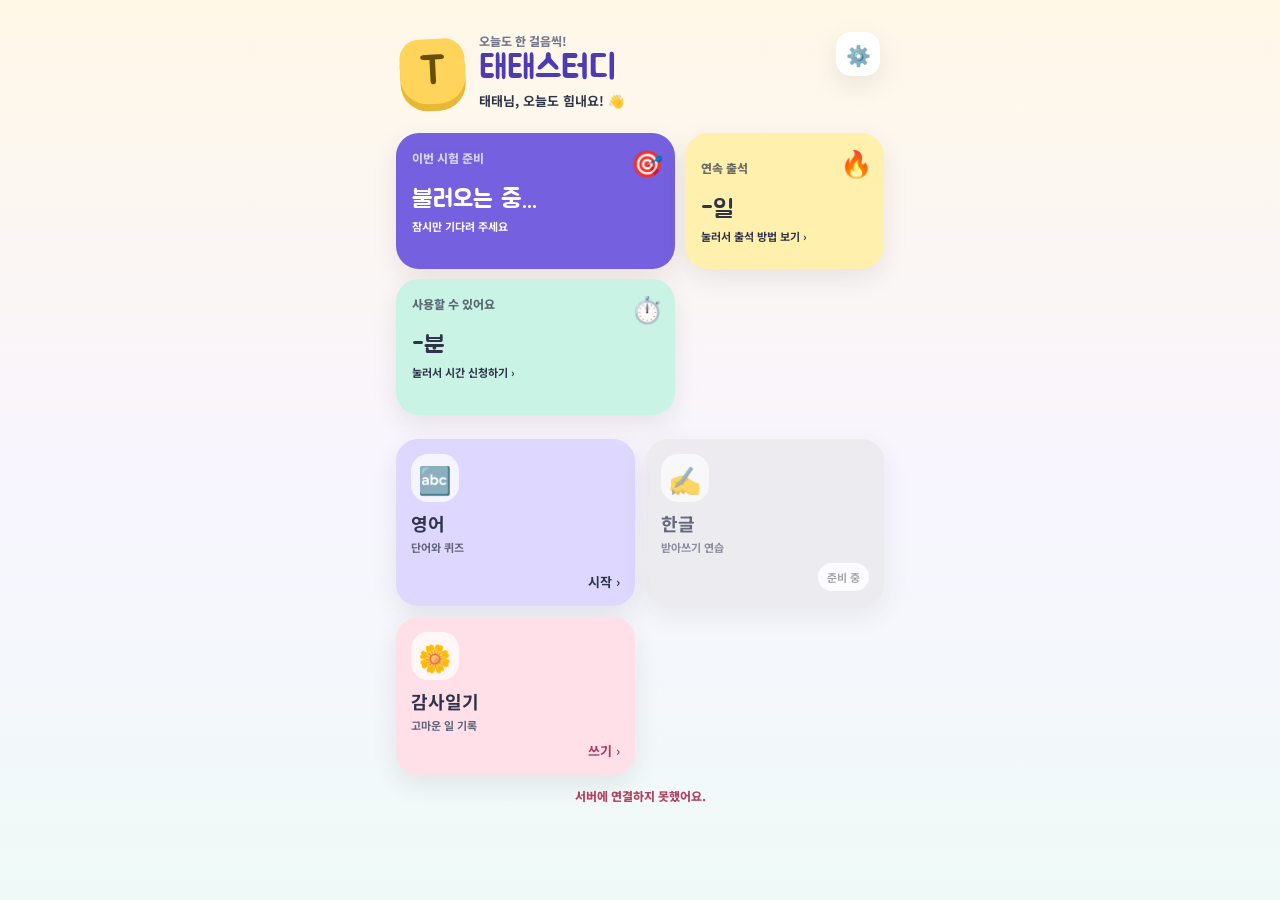
==== commit 560f6145: "대폭수정" ====
--- a/index.html
+++ b/index.html
@@ -1,8 +1,7 @@
 <!DOCTYPE html>
 <html lang="ko"><head><meta charset="UTF-8"><meta name="viewport" content="width=device-width,initial-scale=1,viewport-fit=cover"><meta name="theme-color" content="#fff8e8"><meta name="robots" content="noindex,nofollow,noarchive"><title>태태스터디</title>
 <script>window.GAS_WEB_APP_URL='https://script.google.com/macros/s/AKfycbxXa7uUxMbzBXfnYrFggVX9WtR-e4U9_p0WXR-delSNdcaqv2epwh4A0YGnnEI-RdCkbg/exec';</script>
-<link rel="preconnect" href="https://fonts.googleapis.com"><link rel="preconnect" href="https://fonts.gstatic.com" crossorigin><link href="https://fonts.googleapis.com/css2?family=Jua&family=Noto+Sans+KR:wght@500;700;800&display=swap" rel="stylesheet"><link rel="stylesheet" href="DashboardStyle.css?v=20261109-1"></head><body><main class="dashboard">
-<header class="welcome"><div class="mascot">T</div><div><p>오늘도 한 걸음씩!</p><h1>태태스터디</h1><strong>태태님, 오늘도 힘내요! 👋</strong></div></header>
-<section class="status-grid" aria-label="오늘의 학습 현황"><article class="status-card exam"><span>🎯</span><small>이번 시험 준비</small><strong id="examStatus">불러오는 중...</strong><p id="examDetail">잠시만 기다려 주세요</p></article><article class="status-card attendance"><span>🔥</span><small>연속 출석</small><strong id="attendanceStatus">-일</strong><p id="attendanceDetail">학습하면 출석해요</p></article><article class="status-card time"><span>⏱️</span><small>사용할 수 있어요</small><strong id="playtimeStatus">-분</strong><p id="playtimeDetail">놀이 시간</p></article></section>
-<section class="section"><div class="section-title"><div><small>무엇을 공부할까요?</small><h2>오늘의 공부</h2></div><span>📚</span></div><div class="subject-list"><a class="subject-card english" href="english.html"><span class="subject-icon">🔤</span><span><strong>영어</strong><small>단어 학습 · 퀴즈 · 오답 복습</small></span><b>시작 ›</b></a><div class="subject-card korean disabled" aria-disabled="true"><span class="subject-icon">✍️</span><span><strong>한글 받아쓰기</strong><small>맞춤법과 받아쓰기 연습</small></span><b>준비 중</b></div></div></section>
-<section class="section"><div class="section-title"><div><small>마음도 튼튼하게</small><h2>나의 기록</h2></div><span>🌱</span></div><a class="diary-card" href="diary.html"><span class="subject-icon">🌼</span><span><strong>감사일기</strong><small>오늘 고마웠던 일을 기록해요</small></span><b>쓰기 ›</b></a></section><p id="dashboardError" class="dashboard-error"></p></main><script src="DashboardScript.js?v=20261109-1"></script></body></html>
+<link rel="preconnect" href="https://fonts.googleapis.com"><link rel="preconnect" href="https://fonts.gstatic.com" crossorigin><link href="https://fonts.googleapis.com/css2?family=Jua&family=Noto+Sans+KR:wght@500;700;800&display=swap" rel="stylesheet"><link rel="stylesheet" href="DashboardStyle.css?v=20261109-1"><style>.subject-list{display:grid;grid-template-columns:repeat(2,minmax(0,1fr));gap:11px}.subject-card{position:relative;display:flex;flex-direction:column;align-items:flex-start;gap:8px;min-height:154px;padding:15px;border-radius:22px}.subject-card>span:nth-child(2){display:grid;flex:0}.subject-card strong{font-size:18px}.subject-card small{font-size:11px}.subject-card b{margin-top:auto;align-self:flex-end}.subject-icon{flex:0 0 48px;width:48px;height:48px}.subject-card.diary{background:#ffe0e8}.subject-card.diary b{color:#a43c60}@media(max-width:350px){.subject-card{min-height:148px;padding:13px}.subject-card strong{font-size:16px}}</style></head><body><main class="dashboard">
+<header class="welcome"><div class="mascot">T</div><div><p>오늘도 한 걸음씩!</p><h1>태태스터디</h1><strong>태태님, 오늘도 힘내요! 👋</strong></div><a href="english.html?screen=admin" aria-label="관리자 사이트" title="관리자 사이트" style="display:grid;place-items:center;margin-left:auto;align-self:flex-start;width:44px;height:44px;border-radius:15px;background:#fff;color:#4c3bb2;text-decoration:none;font-size:20px;box-shadow:var(--shadow)">⚙️</a></header>
+<section class="status-grid" aria-label="오늘의 학습 현황"><article class="status-card exam"><span>🎯</span><small>이번 시험 준비</small><strong id="examStatus">불러오는 중...</strong><p id="examDetail">잠시만 기다려 주세요</p></article><button type="button" class="status-card attendance" style="border:0;text-align:left;font:inherit;color:var(--ink);cursor:pointer" aria-label="출석 방법 안내" onclick="alert('📚 출석하는 방법\n\n영어 퀴즈에서 50점 이상 받으면 오늘 출석이 자동으로 기록돼요.\n별도의 출석 버튼을 누를 필요는 없어요!')"><span>🔥</span><small>연속 출석</small><strong id="attendanceStatus">-일</strong><p id="attendanceDetail">눌러서 출석 방법 보기 ›</p></button><a class="status-card time time-link" style="text-decoration:none;color:var(--ink)" href="english.html?screen=minute" aria-label="놀이 시간 사용 신청으로 이동"><span>⏱️</span><small>사용할 수 있어요</small><strong id="playtimeStatus">-분</strong><p id="playtimeDetail">눌러서 시간 신청하기 ›</p></a></section>
+<section class="section subject-section" aria-label="학습과 기록 메뉴"><div class="subject-list"><a class="subject-card english" href="english.html"><span class="subject-icon">🔤</span><span><strong>영어</strong><small>단어와 퀴즈</small></span><b>시작 ›</b></a><div class="subject-card korean disabled" aria-disabled="true"><span class="subject-icon">✍️</span><span><strong>한글</strong><small>받아쓰기 연습</small></span><b>준비 중</b></div><a class="subject-card diary" href="diary.html"><span class="subject-icon">🌼</span><span><strong>감사일기</strong><small>고마운 일 기록</small></span><b>쓰기 ›</b></a></div></section><p id="dashboardError" class="dashboard-error"></p></main><script src="DashboardScript.js?v=20261109-1"></script></body></html>
--- a/DashboardStyle.css
+++ b/DashboardStyle.css
@@ -0,0 +1 @@
+:root{--ink:#303448;--muted:#74798c;--shadow:0 9px 26px rgba(68,57,45,.1)}*{box-sizing:border-box}body{margin:0;min-height:100vh;background:linear-gradient(180deg,#fff8e7,#f8f5ff 52%,#effaf7);color:var(--ink);font-family:"Noto Sans KR",sans-serif}.dashboard{width:min(100%,520px);min-height:100vh;margin:auto;padding:20px 16px calc(40px + env(safe-area-inset-bottom))}.welcome{display:flex;align-items:center;gap:14px;padding:12px 4px 22px}.mascot{display:grid;place-items:center;flex:0 0 65px;height:65px;border-radius:20px 20px 27px 27px;background:#ffd45b;color:#684f08;font:42px Jua;transform:rotate(-3deg);box-shadow:0 7px 0 #e5b836}.welcome p{margin:0;color:var(--muted);font-size:12px;font-weight:800}.welcome h1{margin:2px 0;color:#4c3bb2;font:34px/1 Jua}.welcome strong{font-size:13px}.status-grid{display:grid;grid-template-columns:1.35fr 1fr;gap:10px}.status-card{position:relative;min-height:136px;padding:16px;border-radius:23px;box-shadow:var(--shadow);overflow:hidden}.status-card>span{position:absolute;right:12px;top:10px;font-size:26px}.status-card small,.status-card strong,.status-card p{display:block}.status-card small{font-size:12px;font-weight:800;opacity:.72}.status-card strong{margin-top:18px;font:25px Jua}.status-card p{margin:3px 0 0;font-size:11px;font-weight:700}.exam{background:#7560df;color:#fff}.attendance{background:#fff0ad}.time{grid-column:1/-1;min-height:105px;background:#c9f3e5}.time strong{font-size:32px;margin-top:8px}.section{margin-top:24px}.section-title{display:flex;justify-content:space-between;align-items:end;padding:0 4px 11px}.section-title small{color:var(--muted);font-weight:800;font-size:11px}.section-title h2{font:25px Jua;margin:1px 0}.section-title>span{font-size:26px}.subject-list{display:grid;gap:11px}.subject-card,.diary-card{display:flex;align-items:center;gap:13px;min-height:88px;padding:14px 16px;border-radius:22px;color:var(--ink);text-decoration:none;box-shadow:var(--shadow)}.subject-card>span:nth-child(2),.diary-card>span:nth-child(2){display:grid;flex:1}.subject-card strong,.diary-card strong{font-size:19px}.subject-card small,.diary-card small{margin-top:3px;color:#606578;font-size:12px;font-weight:700}.subject-card b,.diary-card b{white-space:nowrap;font-size:13px}.subject-icon{display:grid;place-items:center;flex:0 0 52px;height:52px;border-radius:17px;background:rgba(255,255,255,.72);font-size:27px}.english{background:#ded7ff}.korean{background:#e9e8ec}.korean b{padding:6px 9px;border-radius:99px;background:#fff;color:#888;font-size:11px}.disabled{opacity:.72}.diary-card{background:#ffe0e8}.diary-card b{color:#a43c60}.dashboard-error{text-align:center;color:#b24461;font-size:12px;font-weight:800}@media(min-width:390px){.status-grid{grid-template-columns:1.4fr 1fr}.time{grid-column:auto;min-height:136px}.time strong{font-size:25px;margin-top:18px}}
